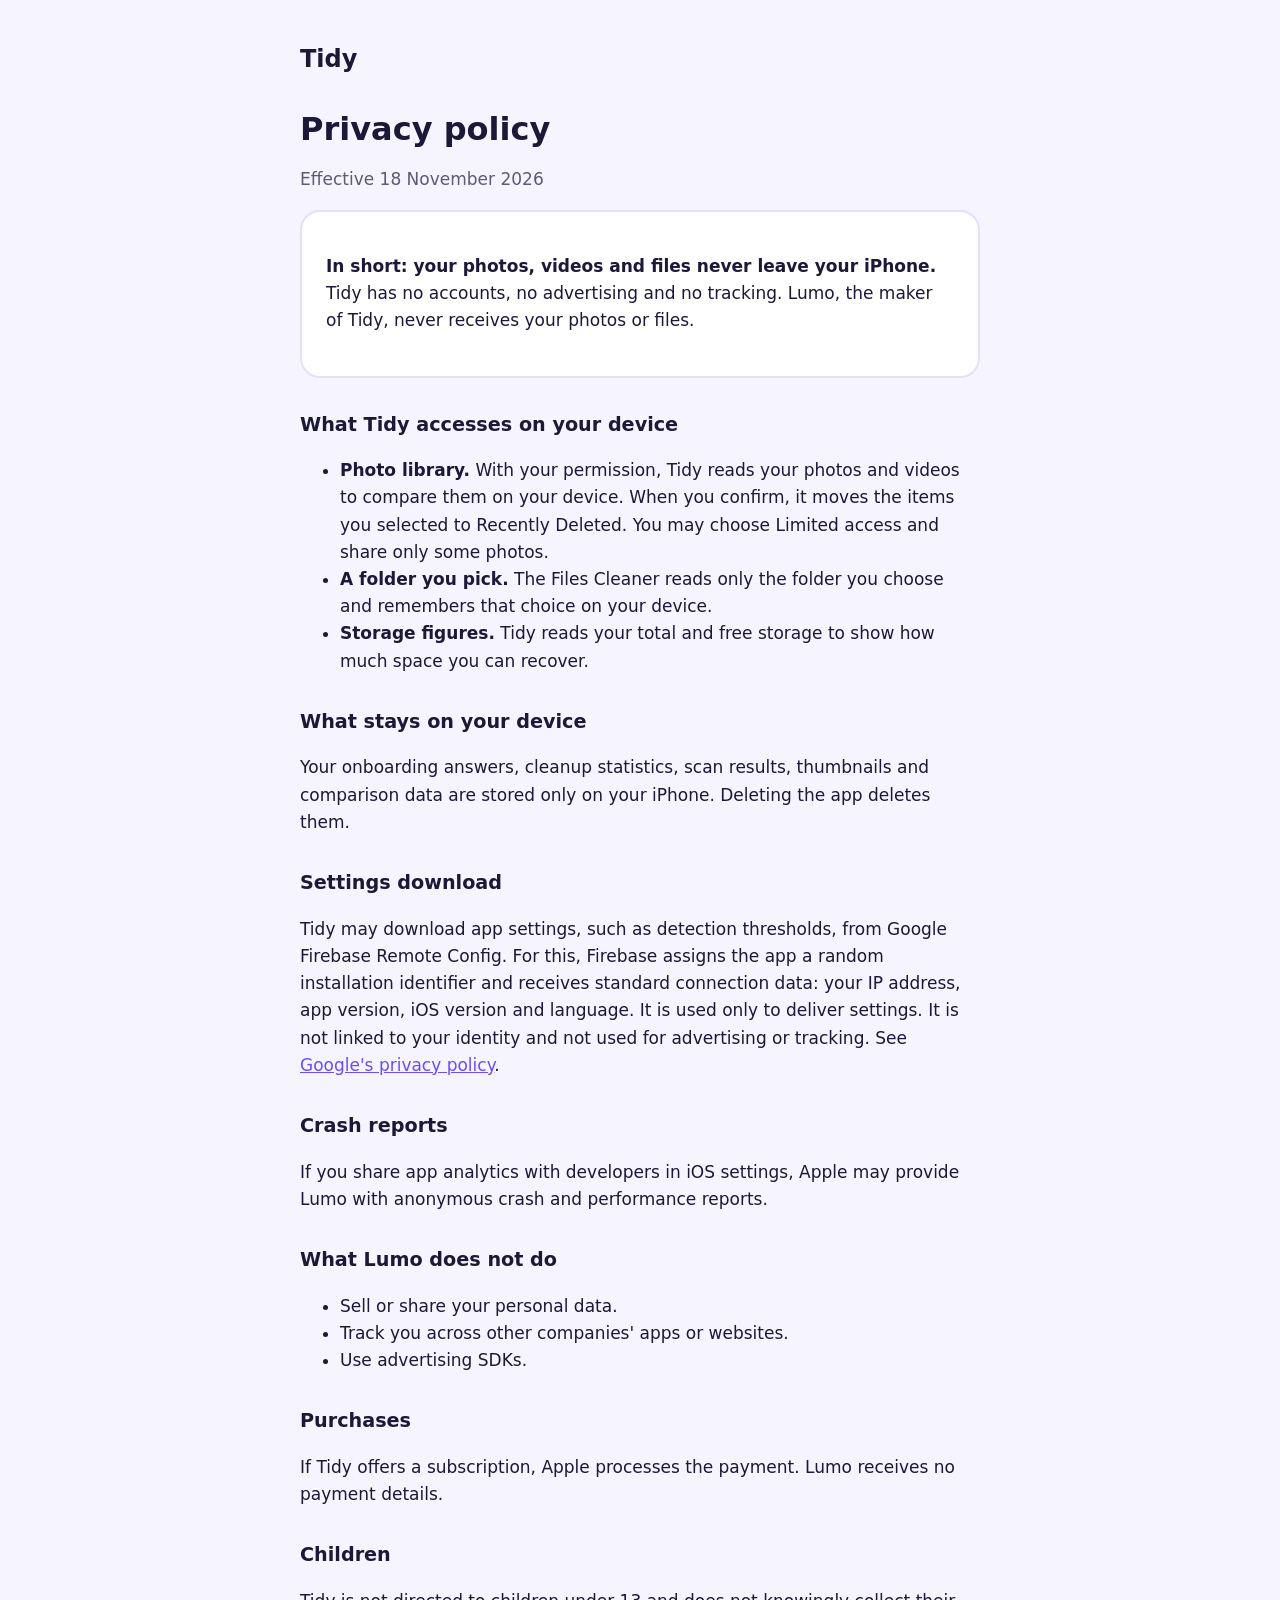
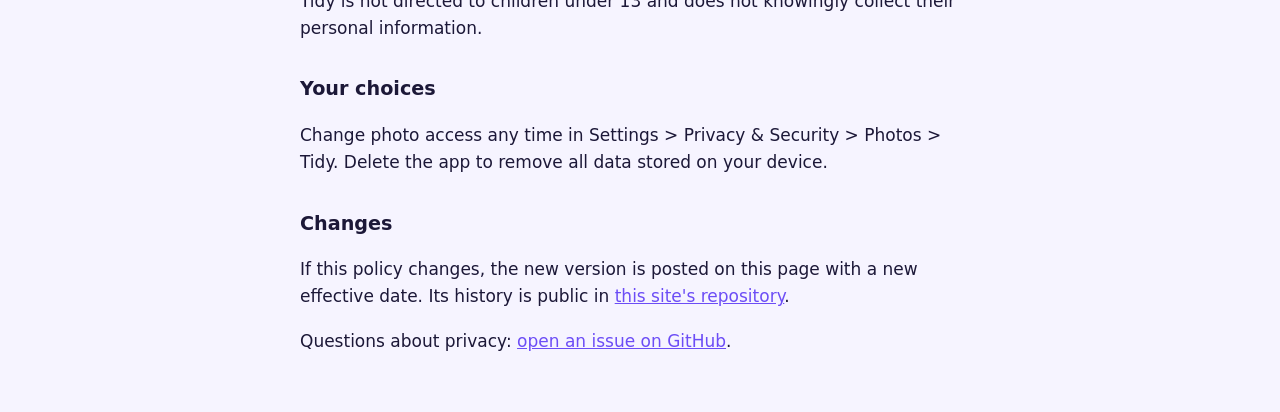
==== tidy/privacy.html @ 910eecaf "Add Tidy home, privacy policy, terms and support pages Co-Authored-By: Claude Sonnet 5.5 <noreply@an" ====
<!doctype html>
<html lang="en">
<head>
<meta charset="utf-8">
<meta name="viewport" content="width=device-width, initial-scale=1">
<title>Privacy policy · Tidy</title>
<link rel="stylesheet" href="style.css">
</head>
<body>
<main>
  <header><a href="./">Tidy</a></header>
  <h1>Privacy policy</h1>
  <p class="muted">Effective 18 November 2026</p>
  <div class="card"><p><strong>In short: your photos, videos and files never leave your iPhone.</strong> Tidy has no accounts, no advertising and no tracking. Lumo, the maker of Tidy, never receives your photos or files.</p></div>

  <h2>What Tidy accesses on your device</h2>
  <ul>
    <li><strong>Photo library.</strong> With your permission, Tidy reads your photos and videos to compare them on your device. When you confirm, it moves the items you selected to Recently Deleted. You may choose Limited access and share only some photos.</li>
    <li><strong>A folder you pick.</strong> The Files Cleaner reads only the folder you choose and remembers that choice on your device.</li>
    <li><strong>Storage figures.</strong> Tidy reads your total and free storage to show how much space you can recover.</li>
  </ul>

  <h2>What stays on your device</h2>
  <p>Your onboarding answers, cleanup statistics, scan results, thumbnails and comparison data are stored only on your iPhone. Deleting the app deletes them.</p>

  <h2>Settings download</h2>
  <p>Tidy may download app settings, such as detection thresholds, from Google Firebase Remote Config. For this, Firebase assigns the app a random installation identifier and receives standard connection data: your IP address, app version, iOS version and language. It is used only to deliver settings. It is not linked to your identity and not used for advertising or tracking. See <a href="https://policies.google.com/privacy">Google's privacy policy</a>.</p>

  <h2>Crash reports</h2>
  <p>If you share app analytics with developers in iOS settings, Apple may provide Lumo with anonymous crash and performance reports.</p>

  <h2>What Lumo does not do</h2>
  <ul><li>Sell or share your personal data.</li><li>Track you across other companies' apps or websites.</li><li>Use advertising SDKs.</li></ul>

  <h2>Purchases</h2>
  <p>If Tidy offers a subscription, Apple processes the payment. Lumo receives no payment details.</p>

  <h2>Children</h2>
  <p>Tidy is not directed to children under 13 and does not knowingly collect their personal information.</p>

  <h2>Your choices</h2>
  <p>Change photo access any time in Settings &gt; Privacy &amp; Security &gt; Photos &gt; Tidy. Delete the app to remove all data stored on your device.</p>

  <h2>Changes</h2>
  <p>If this policy changes, the new version is posted on this page with a new effective date. Its history is public in <a href="https://github.com/lumohq/lumohq.github.io/commits/main/tidy/privacy.html">this site's repository</a>.</p>
  <p>Questions about privacy: <a href="https://github.com/lumohq/lumohq.github.io/issues">open an issue on GitHub</a>.</p>
</main></body></html>
---- tidy/style.css ----
:root {
  --bg: #f6f4ff; --surface: #fff; --ink: #1c1838; --muted: #5d5a74;
  --line: #e4deff; --accent: #6c4df6;
  color-scheme: light dark;
}
@media (prefers-color-scheme: dark) {
  :root { --bg: #120f24; --surface: #1e1a38; --ink: #f3f0ff; --muted: #b9b4d6; --line: #332d5c; --accent: #8b73ff; }
}
* { box-sizing: border-box; }
body {
  margin: 0; background: var(--bg); color: var(--ink);
  font: 17px/1.6 ui-rounded, "SF Pro Rounded", -apple-system, system-ui, sans-serif;
  padding: 40px max(20px, env(safe-area-inset-left));
}
main { max-width: 680px; margin: 0 auto; }
header { display: flex; align-items: center; gap: 16px; margin-bottom: 32px; }
header img { width: 64px; height: 64px; border-radius: 15px; }
header a { color: inherit; text-decoration: none; font-weight: 800; font-size: 1.5rem; }
h1 { font-size: 2rem; line-height: 1.2; margin: 0 0 8px; }
h2 { font-size: 1.2rem; margin: 32px 0 8px; }
p, li { color: var(--ink); }
.muted { color: var(--muted); }
a { color: var(--accent); }
.card { background: var(--surface); border: 2px solid var(--line); border-radius: 20px; padding: 24px; margin: 16px 0; }
nav { margin-top: 48px; padding-top: 16px; border-top: 2px solid var(--line); font-size: 0.9rem; display: flex; gap: 20px; flex-wrap: wrap; }
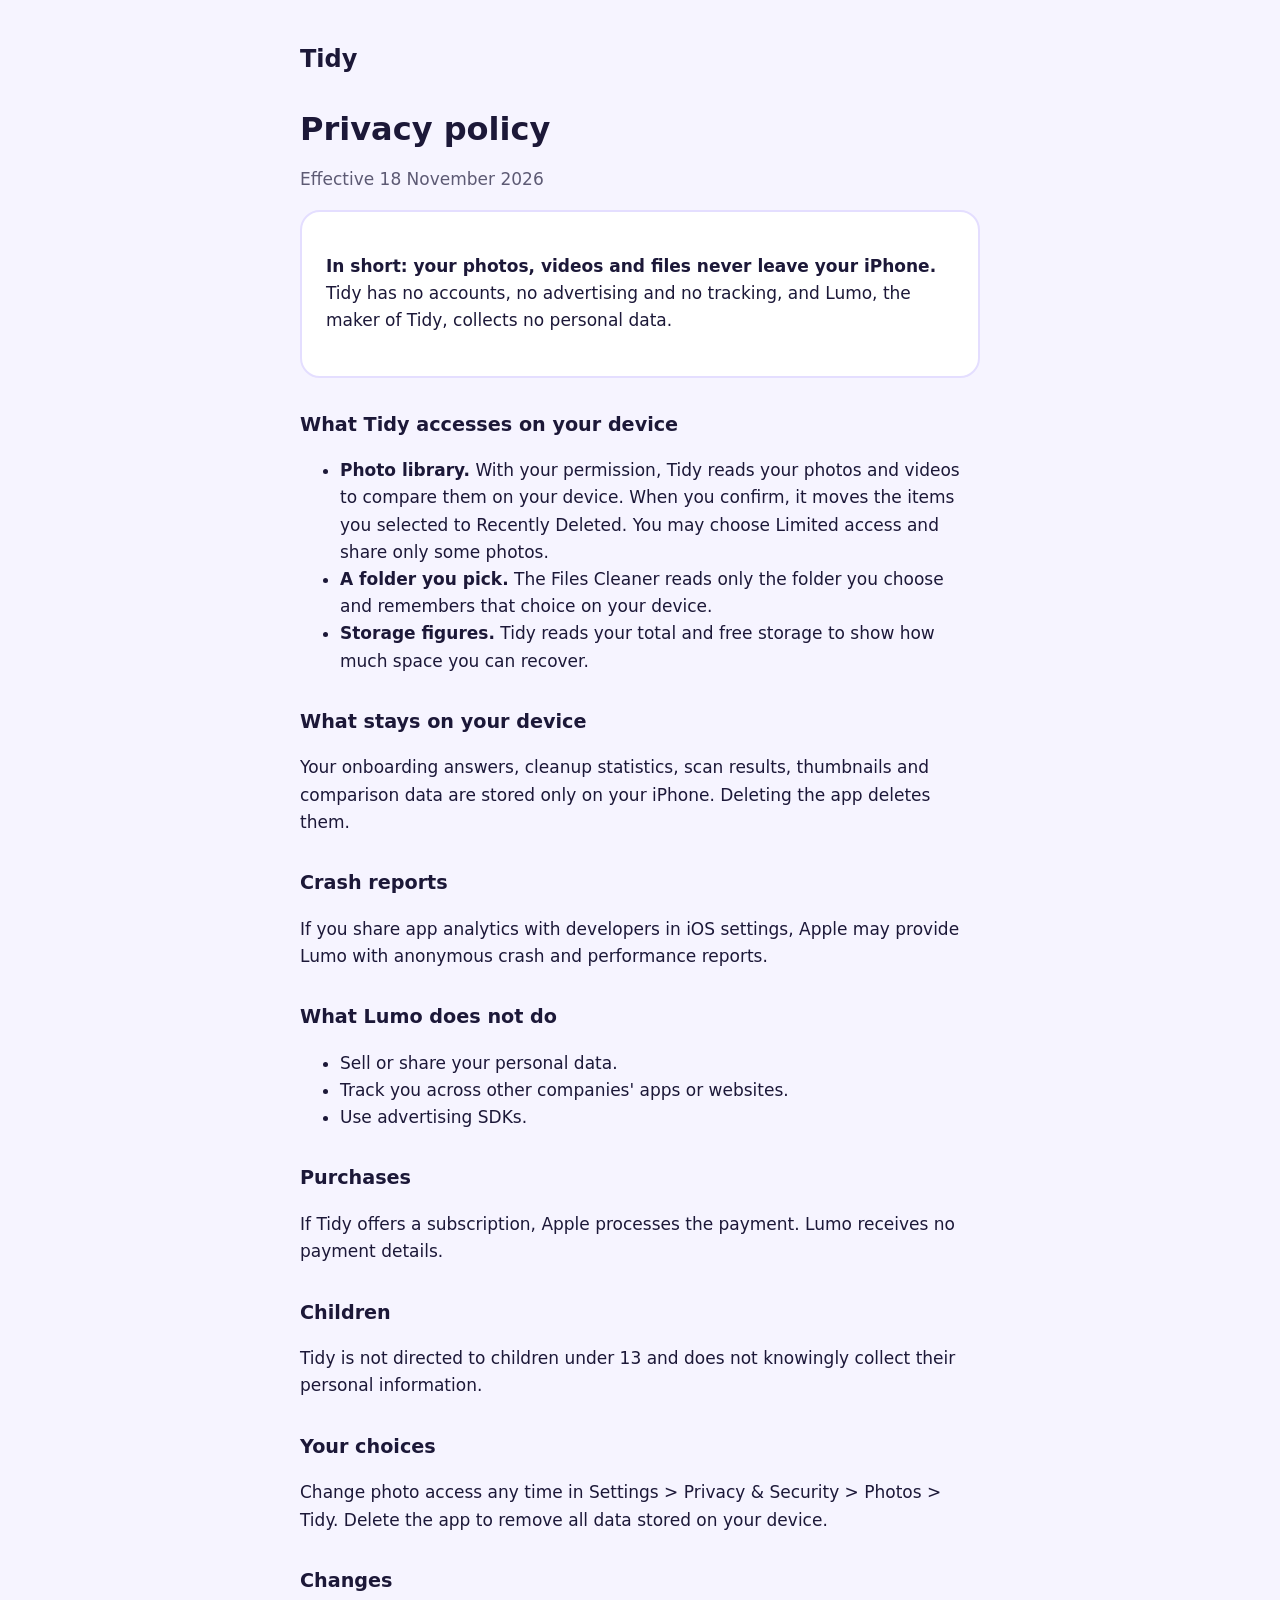
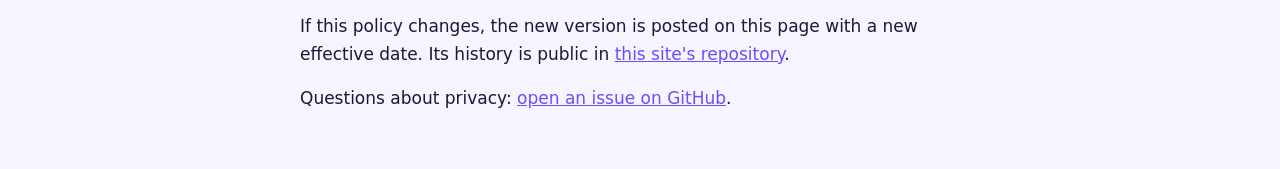
==== commit 42e7809a: "Tidy privacy policy: app makes no network calls and collects no personal data Co-Authored-By: Claude" ====
--- a/tidy/privacy.html
+++ b/tidy/privacy.html
@@ -11,7 +11,7 @@
   <header><a href="./">Tidy</a></header>
   <h1>Privacy policy</h1>
   <p class="muted">Effective 18 November 2026</p>
-  <div class="card"><p><strong>In short: your photos, videos and files never leave your iPhone.</strong> Tidy has no accounts, no advertising and no tracking. Lumo, the maker of Tidy, never receives your photos or files.</p></div>
+  <div class="card"><p><strong>In short: your photos, videos and files never leave your iPhone.</strong> Tidy has no accounts, no advertising and no tracking, and Lumo, the maker of Tidy, collects no personal data.</p></div>
 
   <h2>What Tidy accesses on your device</h2>
   <ul>
@@ -22,9 +22,6 @@
 
   <h2>What stays on your device</h2>
   <p>Your onboarding answers, cleanup statistics, scan results, thumbnails and comparison data are stored only on your iPhone. Deleting the app deletes them.</p>
-
-  <h2>Settings download</h2>
-  <p>Tidy may download app settings, such as detection thresholds, from Google Firebase Remote Config. For this, Firebase assigns the app a random installation identifier and receives standard connection data: your IP address, app version, iOS version and language. It is used only to deliver settings. It is not linked to your identity and not used for advertising or tracking. See <a href="https://policies.google.com/privacy">Google's privacy policy</a>.</p>
 
   <h2>Crash reports</h2>
   <p>If you share app analytics with developers in iOS settings, Apple may provide Lumo with anonymous crash and performance reports.</p>
